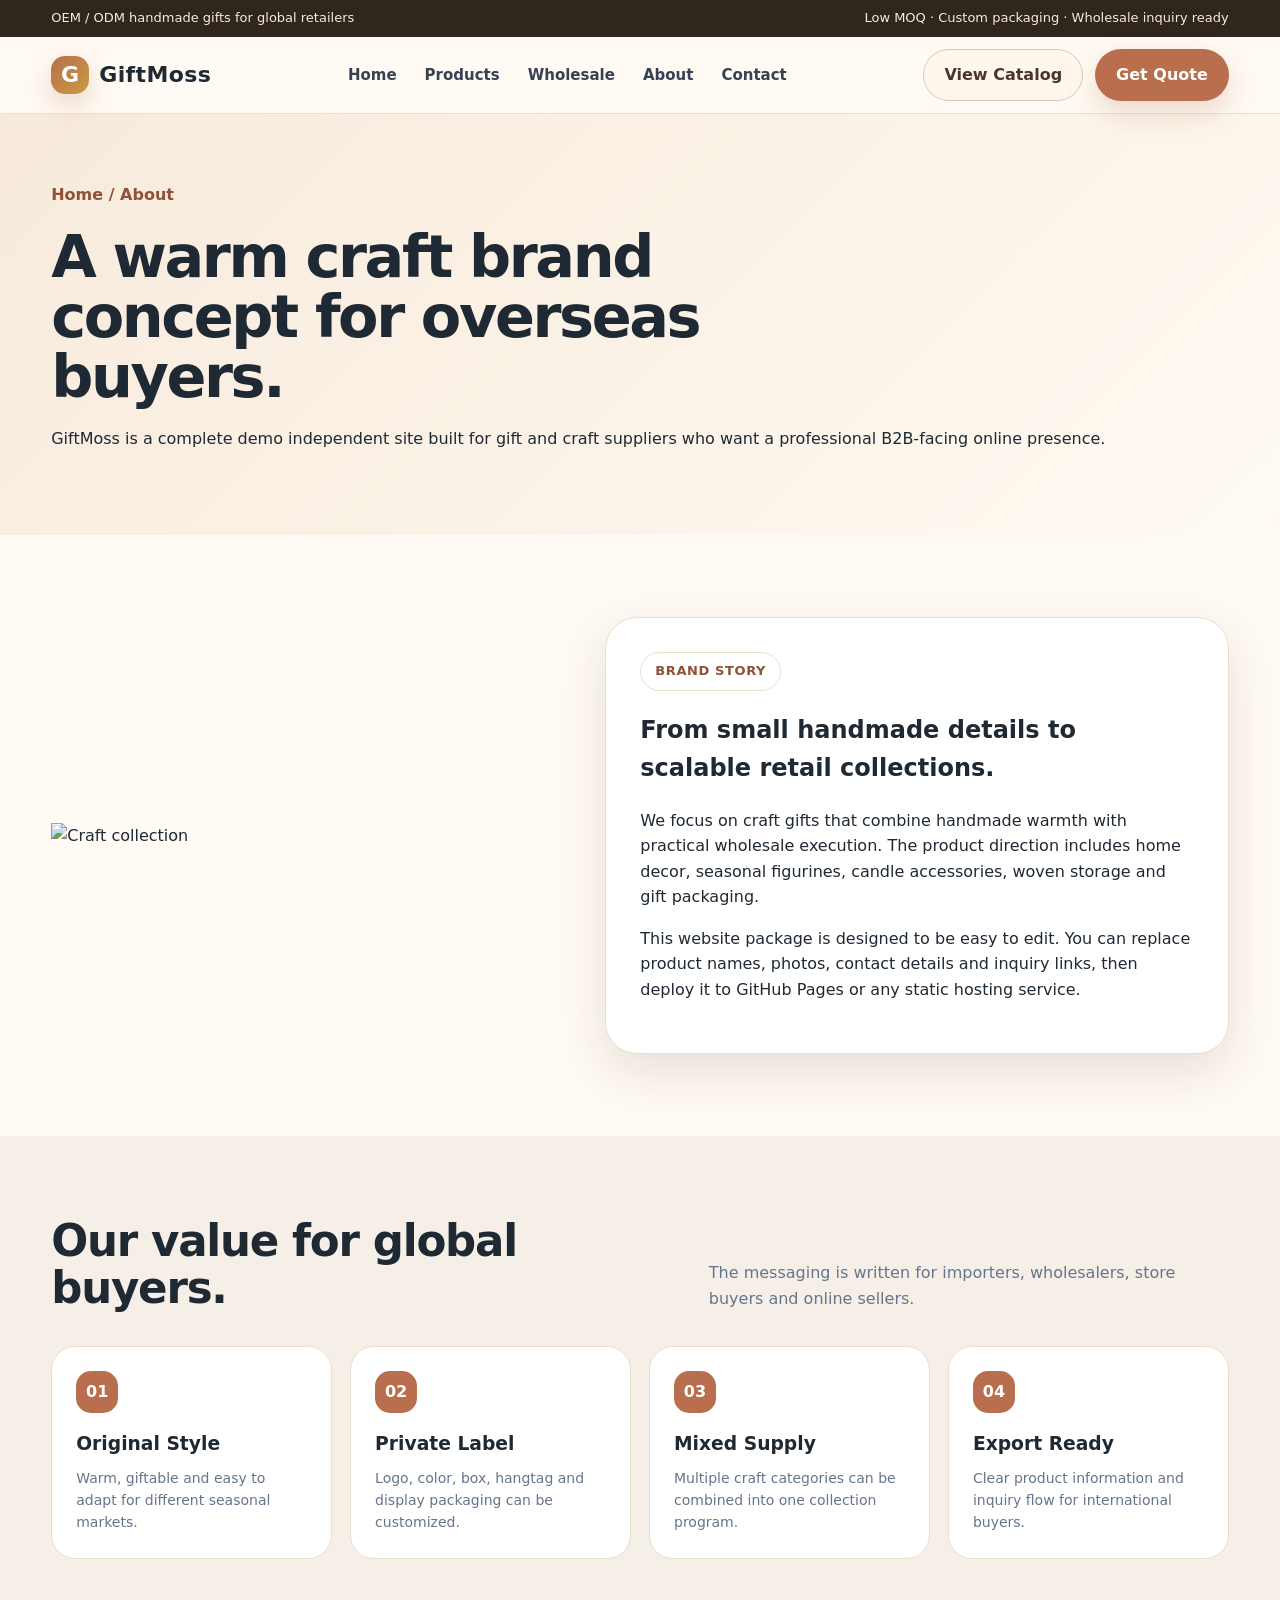
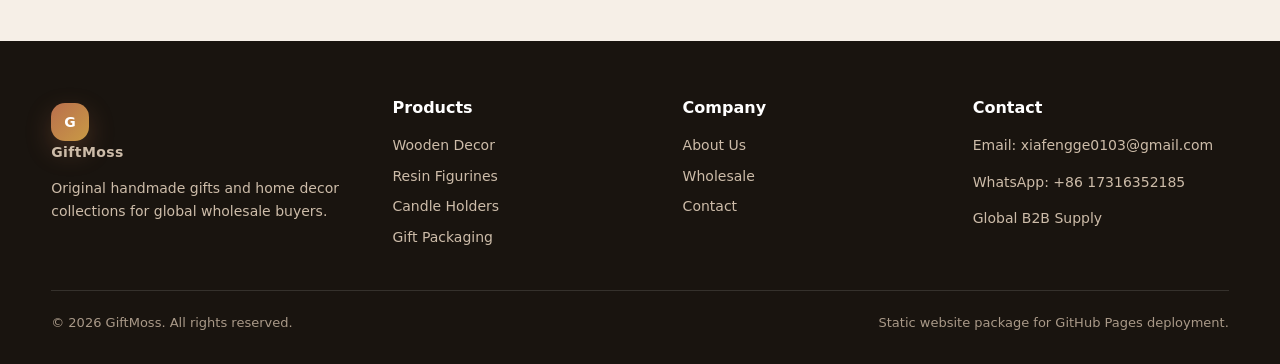
==== about.html @ 3915cb71 "Initial commit: GiftMoss static site" ====
<!doctype html>
<html lang="en">
<head>
  <meta charset="utf-8"><meta name="viewport" content="width=device-width, initial-scale=1">
  <title>About Us | GiftMoss</title>
  <meta name="description" content="Learn about GiftMoss, a handmade gifts and home decor wholesale supplier concept website.">
  <link rel="icon" href="assets/img/logo.svg"><link rel="stylesheet" href="assets/css/style.css">
</head>
<body>
  <div class="topbar"><div class="container"><span>OEM / ODM handmade gifts for global retailers</span><span>Low MOQ · Custom packaging · Wholesale inquiry ready</span></div></div>
  <header class="navbar"><div class="container nav-inner"><a class="logo" href="index.html"><span class="logo-mark">G</span><span>GiftMoss</span></a><nav class="nav-links"><a href="index.html">Home</a><a href="products.html">Products</a><a href="wholesale.html">Wholesale</a><a href="about.html">About</a><a href="contact.html">Contact</a></nav><div class="nav-actions"><a class="btn btn-outline" href="products.html">View Catalog</a><a class="btn btn-primary" href="wholesale.html">Get Quote</a><button class="menu-btn" aria-label="Open menu">☰</button></div></div></header>
  <main>
    <section class="page-hero"><div class="container"><span class="breadcrumb">Home / About</span><h1>A warm craft brand concept for overseas buyers.</h1><p>GiftMoss is a complete demo independent site built for gift and craft suppliers who want a professional B2B-facing online presence.</p></div></section>
    <section class="section"><div class="container split"><img src="assets/img/hero-crafts.svg" alt="Craft collection"><div class="feature-panel"><span class="eyebrow">Brand story</span><h2>From small handmade details to scalable retail collections.</h2><p>We focus on craft gifts that combine handmade warmth with practical wholesale execution. The product direction includes home decor, seasonal figurines, candle accessories, woven storage and gift packaging.</p><p>This website package is designed to be easy to edit. You can replace product names, photos, contact details and inquiry links, then deploy it to GitHub Pages or any static hosting service.</p></div></div></section>
    <section class="section section-soft"><div class="container"><div class="section-head"><h2>Our value for global buyers.</h2><p>The messaging is written for importers, wholesalers, store buyers and online sellers.</p></div><div class="process"><div class="step"><h3>Original Style</h3><p>Warm, giftable and easy to adapt for different seasonal markets.</p></div><div class="step"><h3>Private Label</h3><p>Logo, color, box, hangtag and display packaging can be customized.</p></div><div class="step"><h3>Mixed Supply</h3><p>Multiple craft categories can be combined into one collection program.</p></div><div class="step"><h3>Export Ready</h3><p>Clear product information and inquiry flow for international buyers.</p></div></div></div></section>
  </main>
  <footer class="footer"><div class="container footer-grid"><div><a class="logo" href="index.html"><span class="logo-mark">G</span><span>GiftMoss</span></a><p>Original handmade gifts and home decor collections for global wholesale buyers.</p></div><div><h4>Products</h4><a href="products.html">Wooden Decor</a><a href="products.html">Resin Figurines</a><a href="products.html">Candle Holders</a><a href="products.html">Gift Packaging</a></div><div><h4>Company</h4><a href="about.html">About Us</a><a href="wholesale.html">Wholesale</a><a href="contact.html">Contact</a></div><div><h4>Contact</h4><p>Email: xiafengge0103@gmail.com</p><p>WhatsApp: +86 17316352185</p><p>Global B2B Supply</p></div></div><div class="container copyright"><span>© 2026 GiftMoss. All rights reserved.</span><span>Static website package for GitHub Pages deployment.</span></div></footer>
  <script src="assets/js/main.js"></script>
</body>
</html>
---- assets/css/style.css ----
:root{
  --ink:#1f2933;
  --muted:#65758b;
  --sand:#f6efe7;
  --paper:#fffaf3;
  --clay:#b96f4d;
  --clay-dark:#8f5137;
  --sage:#6f8f72;
  --gold:#c99a45;
  --line:#eadfce;
  --white:#ffffff;
  --shadow:0 18px 50px rgba(47,36,25,.12);
  --radius:24px;
}
*{box-sizing:border-box}
html{scroll-behavior:smooth}
body{
  margin:0;
  font-family: ui-sans-serif, system-ui, -apple-system, BlinkMacSystemFont, "Segoe UI", Arial, sans-serif;
  color:var(--ink);
  background:var(--paper);
  line-height:1.6;
}
a{color:inherit;text-decoration:none}
img{max-width:100%;display:block}
.container{width:min(1180px,92vw);margin:auto}
.topbar{background:#2f261e;color:#f9ead9;font-size:13px;padding:8px 0}
.topbar .container{display:flex;justify-content:space-between;gap:18px;flex-wrap:wrap}
.navbar{position:sticky;top:0;background:rgba(255,250,243,.92);backdrop-filter:blur(14px);z-index:20;border-bottom:1px solid var(--line)}
.nav-inner{height:76px;display:flex;align-items:center;justify-content:space-between;gap:24px}
.logo{display:flex;align-items:center;gap:10px;font-weight:850;letter-spacing:.4px;font-size:22px}
.logo-mark{width:38px;height:38px;border-radius:14px;background:linear-gradient(135deg,var(--clay),var(--gold));display:grid;place-items:center;color:#fff;font-weight:900;box-shadow:0 10px 26px rgba(185,111,77,.28)}
.nav-links{display:flex;gap:28px;align-items:center;color:#374151;font-weight:650;font-size:15px}
.nav-links a:hover{color:var(--clay-dark)}
.nav-actions{display:flex;align-items:center;gap:12px}
.btn{display:inline-flex;align-items:center;justify-content:center;gap:8px;border-radius:999px;padding:12px 20px;font-weight:800;border:1px solid transparent;transition:.2s ease;cursor:pointer;white-space:nowrap}
.btn-primary{background:var(--clay);color:#fff;box-shadow:0 12px 28px rgba(185,111,77,.25)}
.btn-primary:hover{background:var(--clay-dark);transform:translateY(-1px)}
.btn-outline{border-color:#d9c8b5;color:#4b3428;background:#fff7ed}
.btn-outline:hover{border-color:var(--clay);color:var(--clay-dark)}
.menu-btn{display:none;border:0;background:transparent;font-size:28px;color:var(--ink)}
.hero{position:relative;overflow:hidden;padding:84px 0 74px;background:radial-gradient(circle at top left,#fff8ee 0,#fff8ee 34%,#f2e1d1 100%)}
.hero:before{content:"";position:absolute;inset:auto -100px -170px auto;width:420px;height:420px;background:rgba(111,143,114,.18);border-radius:50%}
.hero-grid{display:grid;grid-template-columns:1.04fr .96fr;gap:50px;align-items:center;position:relative;z-index:1}
.eyebrow{display:inline-flex;align-items:center;gap:8px;background:rgba(255,255,255,.72);border:1px solid var(--line);border-radius:999px;padding:8px 14px;color:var(--clay-dark);font-weight:850;font-size:13px;letter-spacing:.6px;text-transform:uppercase}
h1{font-size:clamp(42px,5.4vw,72px);line-height:1.02;margin:20px 0 18px;letter-spacing:-2.4px}
.hero p{font-size:18px;color:#536176;max-width:620px;margin:0 0 30px}
.hero-buttons{display:flex;gap:14px;flex-wrap:wrap;margin-bottom:34px}
.hero-stats{display:grid;grid-template-columns:repeat(3,1fr);gap:14px;max-width:600px}
.stat{background:rgba(255,255,255,.66);border:1px solid var(--line);padding:18px;border-radius:20px}
.stat strong{display:block;font-size:26px;color:var(--clay-dark);line-height:1}
.stat span{font-size:13px;color:var(--muted)}
.hero-card{position:relative;background:rgba(255,255,255,.58);border:1px solid rgba(255,255,255,.8);box-shadow:var(--shadow);border-radius:34px;padding:24px}
.hero-card .caption{position:absolute;left:28px;bottom:28px;background:rgba(47,38,30,.82);color:#fff;border-radius:18px;padding:14px 16px;max-width:260px;backdrop-filter:blur(8px)}
.hero-card .caption strong{display:block;margin-bottom:2px}
.section{padding:82px 0}
.section-soft{background:var(--sand)}
.section-head{display:flex;justify-content:space-between;gap:28px;align-items:end;margin-bottom:34px}
.section-head h2{font-size:clamp(30px,3.4vw,48px);line-height:1.08;margin:0;letter-spacing:-1.2px}
.section-head p{color:var(--muted);max-width:520px;margin:0}
.category-grid{display:grid;grid-template-columns:repeat(4,1fr);gap:18px}
.category-card{background:#fff;border:1px solid var(--line);border-radius:var(--radius);overflow:hidden;box-shadow:0 12px 32px rgba(47,36,25,.07);transition:.2s ease}
.category-card:hover{transform:translateY(-4px);box-shadow:var(--shadow)}
.category-card .body{padding:20px}
.category-card h3{margin:0 0 7px;font-size:20px}
.category-card p{margin:0;color:var(--muted);font-size:14px}
.product-grid{display:grid;grid-template-columns:repeat(3,1fr);gap:22px}
.product-card{background:#fff;border:1px solid var(--line);border-radius:var(--radius);overflow:hidden;box-shadow:0 14px 36px rgba(47,36,25,.08)}
.product-info{padding:22px}
.product-top{display:flex;justify-content:space-between;gap:14px;align-items:start;margin-bottom:8px}
.product-info h3{margin:0;font-size:21px;line-height:1.25}
.tag{display:inline-flex;border-radius:999px;background:#eef3ee;color:#496a4b;font-size:12px;font-weight:850;padding:6px 10px;white-space:nowrap}
.product-info p{color:var(--muted);font-size:14px;margin:0 0 16px}
.specs{display:flex;flex-wrap:wrap;gap:8px;margin-bottom:16px}.specs span{border:1px solid var(--line);border-radius:999px;padding:6px 10px;color:#655343;font-size:12px;background:#fffaf3}
.split{display:grid;grid-template-columns:.9fr 1.1fr;gap:44px;align-items:center}
.feature-panel{background:#fff;border:1px solid var(--line);border-radius:32px;padding:34px;box-shadow:var(--shadow)}
.feature-list{display:grid;gap:16px;margin-top:22px}.feature{display:flex;gap:13px}.icon{width:34px;height:34px;flex:0 0 34px;border-radius:12px;background:#fff0e7;color:var(--clay-dark);display:grid;place-items:center;font-weight:900}
.process{display:grid;grid-template-columns:repeat(4,1fr);gap:18px;counter-reset:step}.step{background:#fff;border:1px solid var(--line);border-radius:24px;padding:24px;position:relative}.step:before{counter-increment:step;content:"0" counter(step);display:inline-flex;width:42px;height:42px;border-radius:15px;background:var(--clay);color:#fff;align-items:center;justify-content:center;font-weight:900;margin-bottom:16px}.step h3{margin:0 0 8px}.step p{margin:0;color:var(--muted);font-size:14px}
.inquiry{background:#2f261e;color:#fff;border-radius:38px;padding:44px;display:grid;grid-template-columns:.86fr 1.14fr;gap:36px;box-shadow:var(--shadow)}
.inquiry p{color:#eadfce}.form{display:grid;grid-template-columns:1fr 1fr;gap:14px}.form input,.form textarea,.form select{width:100%;border:1px solid rgba(255,255,255,.2);border-radius:16px;padding:14px 16px;background:rgba(255,255,255,.08);color:#fff;outline:none}.form input::placeholder,.form textarea::placeholder{color:#d8c8ba}.form textarea{min-height:126px;grid-column:1/-1;resize:vertical}.form .full{grid-column:1/-1}.form button{grid-column:1/-1}
.footer{background:#19140f;color:#e7d8c8;padding:54px 0 30px}.footer-grid{display:grid;grid-template-columns:1.2fr repeat(3,1fr);gap:34px}.footer h4{color:#fff;margin:0 0 14px}.footer p,.footer a{color:#cdbca9;font-size:14px}.footer a{display:block;margin:8px 0}.copyright{border-top:1px solid rgba(255,255,255,.12);margin-top:34px;padding-top:22px;color:#a99988;font-size:13px;display:flex;justify-content:space-between;gap:16px;flex-wrap:wrap}
.page-hero{padding:68px 0;background:linear-gradient(135deg,#f7eadb,#fffaf3)}.page-hero h1{font-size:clamp(38px,4.6vw,60px);max-width:820px}.breadcrumb{color:var(--clay-dark);font-weight:850}.filter-bar{display:flex;gap:10px;flex-wrap:wrap;margin-bottom:28px}.filter-btn{border:1px solid var(--line);background:#fff;border-radius:999px;padding:10px 16px;font-weight:800;color:#5c4a3b;cursor:pointer}.filter-btn.active,.filter-btn:hover{background:var(--clay);color:#fff;border-color:var(--clay)}
.contact-grid{display:grid;grid-template-columns:.9fr 1.1fr;gap:30px}.contact-card{background:#fff;border:1px solid var(--line);border-radius:24px;padding:28px}.contact-card h3{margin-top:0}.map{min-height:300px;border-radius:24px;background:linear-gradient(135deg,#eadcca,#fff4e4);display:grid;place-items:center;color:#8f5137;font-weight:900;border:1px solid var(--line)}
.toast{position:fixed;right:22px;bottom:22px;background:#1f2933;color:#fff;border-radius:16px;padding:14px 18px;box-shadow:var(--shadow);opacity:0;transform:translateY(14px);pointer-events:none;transition:.25s ease;z-index:50}.toast.show{opacity:1;transform:translateY(0)}
@media(max-width:960px){.hero-grid,.split,.inquiry,.contact-grid{grid-template-columns:1fr}.category-grid{grid-template-columns:repeat(2,1fr)}.product-grid{grid-template-columns:repeat(2,1fr)}.process{grid-template-columns:repeat(2,1fr)}.footer-grid{grid-template-columns:1fr 1fr}.nav-links{position:fixed;top:76px;left:0;right:0;background:var(--paper);padding:20px;display:none;flex-direction:column;border-bottom:1px solid var(--line)}.nav-links.open{display:flex}.menu-btn{display:block}.nav-actions .btn-outline{display:none}}
@media(max-width:620px){.hero{padding-top:48px}.hero-stats,.category-grid,.product-grid,.process,.form,.footer-grid{grid-template-columns:1fr}.section-head{display:block}.section-head p{margin-top:10px}.inquiry{padding:28px;border-radius:28px}.topbar .container{display:block}.topbar span{display:block;margin:3px 0}.nav-inner{height:68px}.nav-links{top:68px}.hero-card .caption{position:static;margin-top:14px}.copyright{display:block}.form textarea,.form .full,.form button{grid-column:auto}}
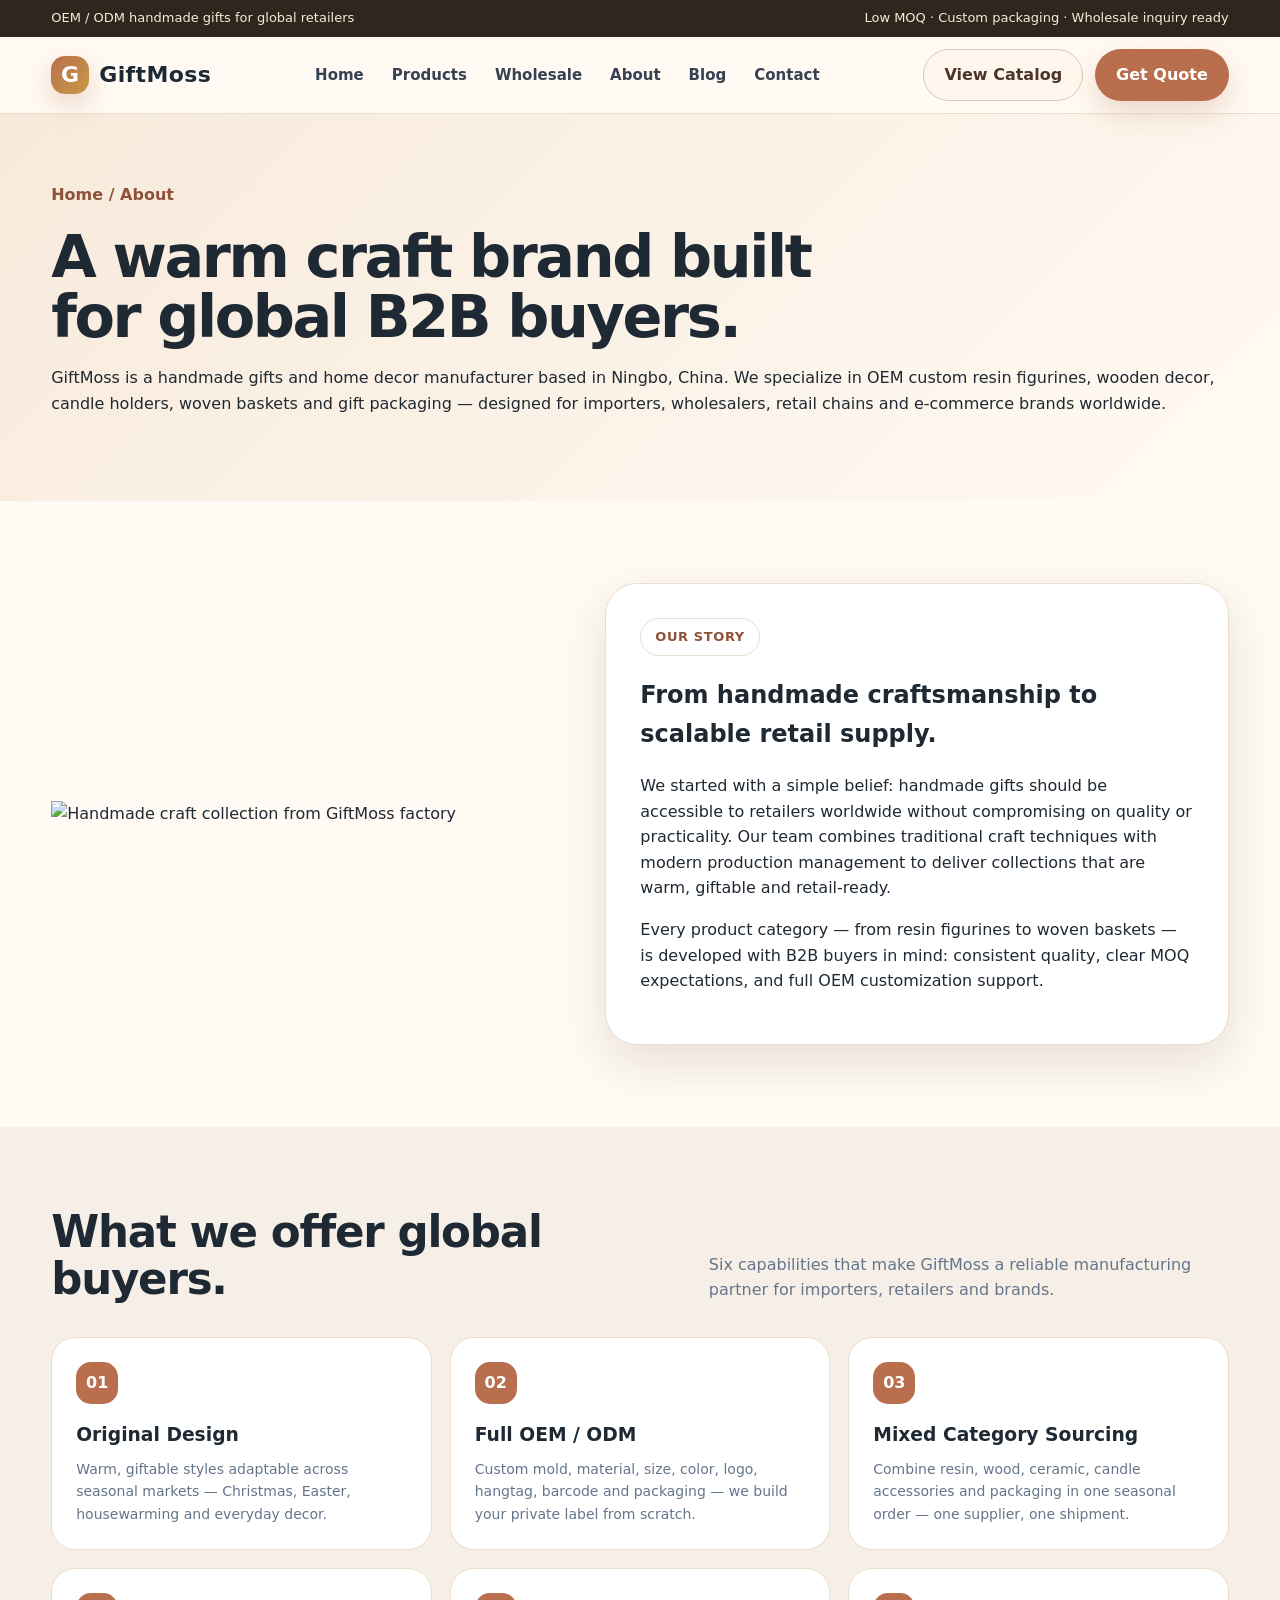
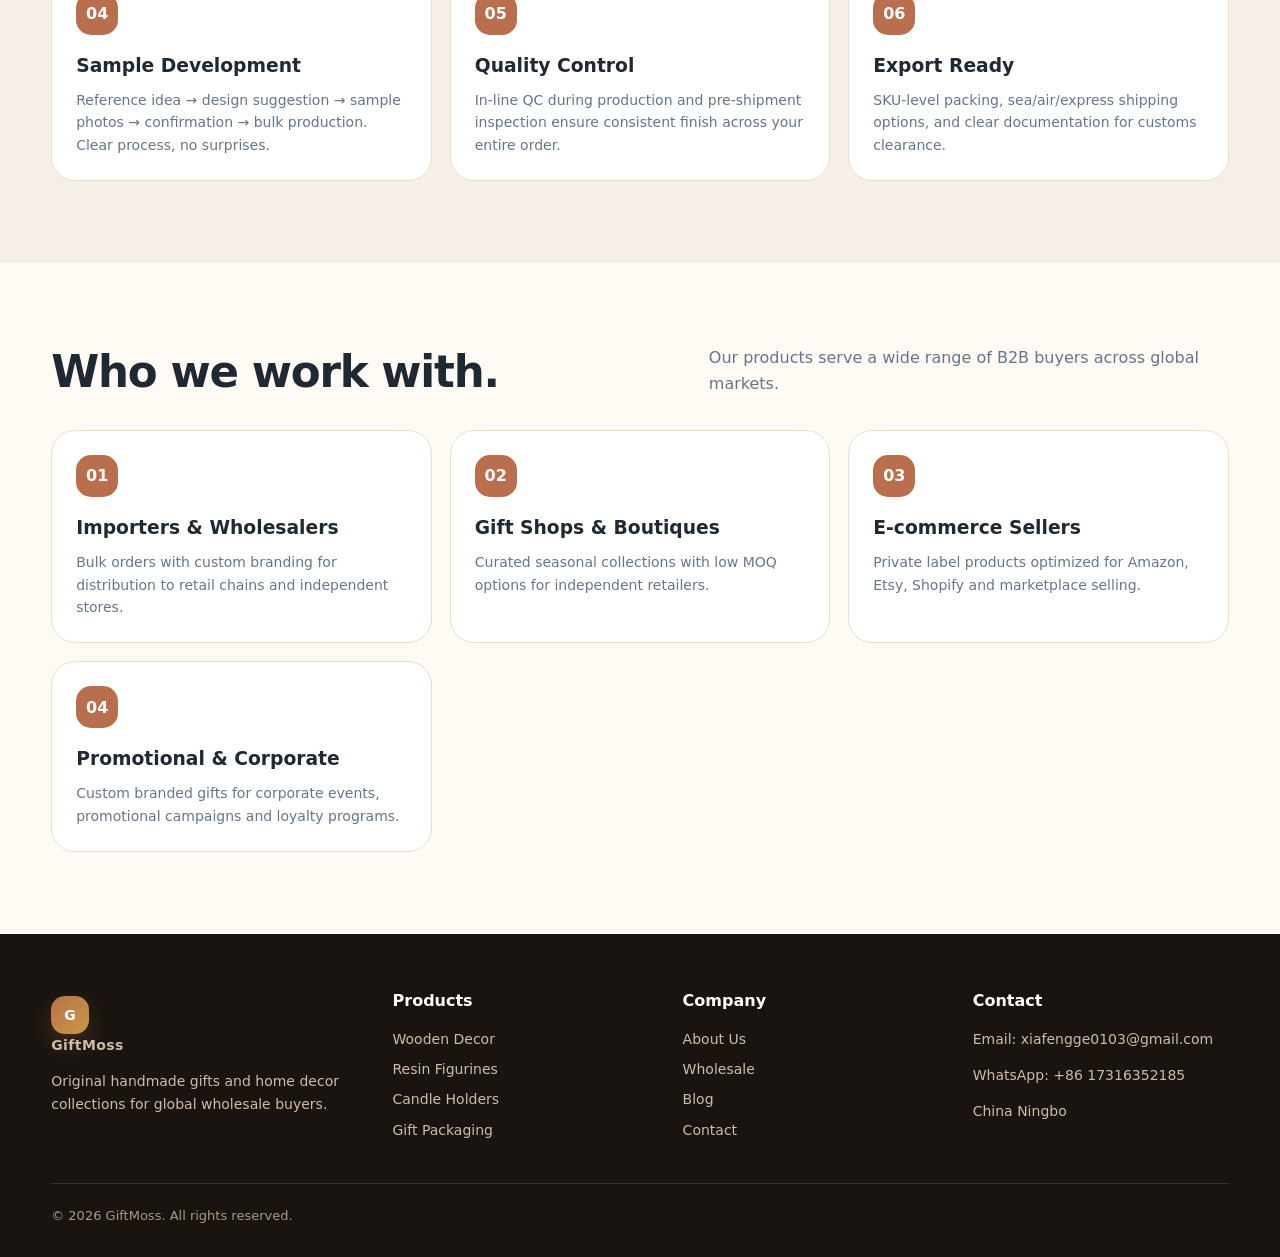
==== commit 34eee493: "SEO overhaul: optimized all pages with Schema.org, OG tags, canonical URLs, improved sitemap & robot" ====
--- a/about.html
+++ b/about.html
@@ -2,19 +2,38 @@
 <html lang="en">
 <head>
   <meta charset="utf-8"><meta name="viewport" content="width=device-width, initial-scale=1">
-  <title>About Us | GiftMoss</title>
-  <meta name="description" content="Learn about GiftMoss, a handmade gifts and home decor wholesale supplier concept website.">
+  <title>About GiftMoss — Handmade Gifts & Home Decor Manufacturer | China Factory</title>
+  <meta name="description" content="GiftMoss is a handmade gifts and home decor manufacturer based in Ningbo, China. We specialize in OEM custom resin figurines, wooden decor, candle holders and gift packaging for global wholesale buyers.">
+  <meta name="robots" content="index, follow">
+  <link rel="canonical" href="https://giftmoss.com/about.html">
   <link rel="icon" href="assets/img/logo.svg"><link rel="stylesheet" href="assets/css/style.css">
+  <meta property="og:type" content="website">
+  <meta property="og:title" content="About GiftMoss — Handmade Gifts & Home Decor Manufacturer | China Factory">
+  <meta property="og:description" content="Ningbo-based OEM manufacturer of handmade gifts: resin figurines, wooden decor, candle holders & packaging. B2B wholesale supplier.">
+  <meta property="og:url" content="https://giftmoss.com/about.html">
+  <meta property="og:image" content="https://giftmoss.com/assets/img/hero-crafts.svg">
+  <meta name="twitter:card" content="summary_large_image">
+  <script type="application/ld+json">
+  {
+    "@context": "https://schema.org",
+    "@type": "AboutPage",
+    "name": "About GiftMoss",
+    "description": "GiftMoss is a handmade gifts and home decor manufacturer based in Ningbo, China, serving global wholesale buyers.",
+    "url": "https://giftmoss.com/about.html",
+    "isPartOf": { "@type": "WebSite", "name": "GiftMoss", "url": "https://giftmoss.com" }
+  }
+  </script>
 </head>
 <body>
   <div class="topbar"><div class="container"><span>OEM / ODM handmade gifts for global retailers</span><span>Low MOQ · Custom packaging · Wholesale inquiry ready</span></div></div>
-  <header class="navbar"><div class="container nav-inner"><a class="logo" href="index.html"><span class="logo-mark">G</span><span>GiftMoss</span></a><nav class="nav-links"><a href="index.html">Home</a><a href="products.html">Products</a><a href="wholesale.html">Wholesale</a><a href="about.html">About</a><a href="contact.html">Contact</a></nav><div class="nav-actions"><a class="btn btn-outline" href="products.html">View Catalog</a><a class="btn btn-primary" href="wholesale.html">Get Quote</a><button class="menu-btn" aria-label="Open menu">☰</button></div></div></header>
+  <header class="navbar"><div class="container nav-inner"><a class="logo" href="index.html"><span class="logo-mark">G</span><span>GiftMoss</span></a><nav class="nav-links"><a href="index.html">Home</a><a href="products.html">Products</a><a href="wholesale.html">Wholesale</a><a href="about.html">About</a><a href="blog.html">Blog</a><a href="contact.html">Contact</a></nav><div class="nav-actions"><a class="btn btn-outline" href="products.html">View Catalog</a><a class="btn btn-primary" href="wholesale.html">Get Quote</a><button class="menu-btn" aria-label="Open menu">☰</button></div></div></header>
   <main>
-    <section class="page-hero"><div class="container"><span class="breadcrumb">Home / About</span><h1>A warm craft brand concept for overseas buyers.</h1><p>GiftMoss is a complete demo independent site built for gift and craft suppliers who want a professional B2B-facing online presence.</p></div></section>
-    <section class="section"><div class="container split"><img src="assets/img/hero-crafts.svg" alt="Craft collection"><div class="feature-panel"><span class="eyebrow">Brand story</span><h2>From small handmade details to scalable retail collections.</h2><p>We focus on craft gifts that combine handmade warmth with practical wholesale execution. The product direction includes home decor, seasonal figurines, candle accessories, woven storage and gift packaging.</p><p>This website package is designed to be easy to edit. You can replace product names, photos, contact details and inquiry links, then deploy it to GitHub Pages or any static hosting service.</p></div></div></section>
-    <section class="section section-soft"><div class="container"><div class="section-head"><h2>Our value for global buyers.</h2><p>The messaging is written for importers, wholesalers, store buyers and online sellers.</p></div><div class="process"><div class="step"><h3>Original Style</h3><p>Warm, giftable and easy to adapt for different seasonal markets.</p></div><div class="step"><h3>Private Label</h3><p>Logo, color, box, hangtag and display packaging can be customized.</p></div><div class="step"><h3>Mixed Supply</h3><p>Multiple craft categories can be combined into one collection program.</p></div><div class="step"><h3>Export Ready</h3><p>Clear product information and inquiry flow for international buyers.</p></div></div></div></section>
+    <section class="page-hero"><div class="container"><span class="breadcrumb"><a href="index.html">Home</a> / About</span><h1>A warm craft brand built for global B2B buyers.</h1><p>GiftMoss is a handmade gifts and home decor manufacturer based in Ningbo, China. We specialize in OEM custom resin figurines, wooden decor, candle holders, woven baskets and gift packaging — designed for importers, wholesalers, retail chains and e-commerce brands worldwide.</p></div></section>
+    <section class="section"><div class="container split"><img src="assets/img/hero-crafts.svg" alt="Handmade craft collection from GiftMoss factory"><div class="feature-panel"><span class="eyebrow">Our story</span><h2>From handmade craftsmanship to scalable retail supply.</h2><p>We started with a simple belief: handmade gifts should be accessible to retailers worldwide without compromising on quality or practicality. Our team combines traditional craft techniques with modern production management to deliver collections that are warm, giftable and retail-ready.</p><p>Every product category — from resin figurines to woven baskets — is developed with B2B buyers in mind: consistent quality, clear MOQ expectations, and full OEM customization support.</p></div></div></section>
+    <section class="section section-soft"><div class="container"><div class="section-head"><h2>What we offer global buyers.</h2><p>Six capabilities that make GiftMoss a reliable manufacturing partner for importers, retailers and brands.</p></div><div class="process process-wide"><div class="step"><h3>Original Design</h3><p>Warm, giftable styles adaptable across seasonal markets — Christmas, Easter, housewarming and everyday decor.</p></div><div class="step"><h3>Full OEM / ODM</h3><p>Custom mold, material, size, color, logo, hangtag, barcode and packaging — we build your private label from scratch.</p></div><div class="step"><h3>Mixed Category Sourcing</h3><p>Combine resin, wood, ceramic, candle accessories and packaging in one seasonal order — one supplier, one shipment.</p></div><div class="step"><h3>Sample Development</h3><p>Reference idea → design suggestion → sample photos → confirmation → bulk production. Clear process, no surprises.</p></div><div class="step"><h3>Quality Control</h3><p>In-line QC during production and pre-shipment inspection ensure consistent finish across your entire order.</p></div><div class="step"><h3>Export Ready</h3><p>SKU-level packing, sea/air/express shipping options, and clear documentation for customs clearance.</p></div></div></div></section>
+    <section class="section"><div class="container"><div class="section-head"><h2>Who we work with.</h2><p>Our products serve a wide range of B2B buyers across global markets.</p></div><div class="process process-wide"><div class="step"><h3>Importers & Wholesalers</h3><p>Bulk orders with custom branding for distribution to retail chains and independent stores.</p></div><div class="step"><h3>Gift Shops & Boutiques</h3><p>Curated seasonal collections with low MOQ options for independent retailers.</p></div><div class="step"><h3>E-commerce Sellers</h3><p>Private label products optimized for Amazon, Etsy, Shopify and marketplace selling.</p></div><div class="step"><h3>Promotional & Corporate</h3><p>Custom branded gifts for corporate events, promotional campaigns and loyalty programs.</p></div></div></div></section>
   </main>
-  <footer class="footer"><div class="container footer-grid"><div><a class="logo" href="index.html"><span class="logo-mark">G</span><span>GiftMoss</span></a><p>Original handmade gifts and home decor collections for global wholesale buyers.</p></div><div><h4>Products</h4><a href="products.html">Wooden Decor</a><a href="products.html">Resin Figurines</a><a href="products.html">Candle Holders</a><a href="products.html">Gift Packaging</a></div><div><h4>Company</h4><a href="about.html">About Us</a><a href="wholesale.html">Wholesale</a><a href="contact.html">Contact</a></div><div><h4>Contact</h4><p>Email: xiafengge0103@gmail.com</p><p>WhatsApp: +86 17316352185</p><p>Global B2B Supply</p></div></div><div class="container copyright"><span>© 2026 GiftMoss. All rights reserved.</span><span>Static website package for GitHub Pages deployment.</span></div></footer>
+  <footer class="footer"><div class="container footer-grid"><div><a class="logo" href="index.html"><span class="logo-mark">G</span><span>GiftMoss</span></a><p>Original handmade gifts and home decor collections for global wholesale buyers.</p></div><div><h4>Products</h4><a href="products.html">Wooden Decor</a><a href="products.html">Resin Figurines</a><a href="products.html">Candle Holders</a><a href="products.html">Gift Packaging</a></div><div><h4>Company</h4><a href="about.html">About Us</a><a href="wholesale.html">Wholesale</a><a href="blog.html">Blog</a><a href="contact.html">Contact</a></div><div><h4>Contact</h4><p>Email: xiafengge0103@gmail.com</p><p>WhatsApp: +86 17316352185</p><p>China Ningbo</p></div></div><div class="container copyright"><span>© 2026 GiftMoss. All rights reserved.</span></div></footer>
   <script src="assets/js/main.js"></script>
 </body>
 </html>
--- a/assets/css/style.css
+++ b/assets/css/style.css
@@ -82,5 +82,17 @@
 .page-hero{padding:68px 0;background:linear-gradient(135deg,#f7eadb,#fffaf3)}.page-hero h1{font-size:clamp(38px,4.6vw,60px);max-width:820px}.breadcrumb{color:var(--clay-dark);font-weight:850}.filter-bar{display:flex;gap:10px;flex-wrap:wrap;margin-bottom:28px}.filter-btn{border:1px solid var(--line);background:#fff;border-radius:999px;padding:10px 16px;font-weight:800;color:#5c4a3b;cursor:pointer}.filter-btn.active,.filter-btn:hover{background:var(--clay);color:#fff;border-color:var(--clay)}
 .contact-grid{display:grid;grid-template-columns:.9fr 1.1fr;gap:30px}.contact-card{background:#fff;border:1px solid var(--line);border-radius:24px;padding:28px}.contact-card h3{margin-top:0}.map{min-height:300px;border-radius:24px;background:linear-gradient(135deg,#eadcca,#fff4e4);display:grid;place-items:center;color:#8f5137;font-weight:900;border:1px solid var(--line)}
 .toast{position:fixed;right:22px;bottom:22px;background:#1f2933;color:#fff;border-radius:16px;padding:14px 18px;box-shadow:var(--shadow);opacity:0;transform:translateY(14px);pointer-events:none;transition:.25s ease;z-index:50}.toast.show{opacity:1;transform:translateY(0)}
+/* --- 消费电子新增样式 --- */
+.cat-icon-placeholder{height:140px;display:grid;place-items:center;font-size:56px;background:linear-gradient(135deg,#f0f4f8,#e8edf2)}.cat-tags{display:flex;flex-wrap:wrap;gap:6px;margin-top:10px}.cat-tags span{border:1px solid var(--line);border-radius:999px;padding:4px 8px;font-size:11px;color:var(--muted)}.product-meta{display:flex;flex-wrap:wrap;gap:8px;margin-bottom:14px;font-size:12px;color:var(--muted)}.product-meta .meta-price{color:var(--clay-dark);font-weight:800;font-size:14px}.product-meta .meta-moq,.product-meta .meta-oem{background:#f0f4f8;border-radius:999px;padding:2px 8px}.empty-msg{grid-column:1/-1;text-align:center;padding:40px;color:var(--muted);font-size:16px}
+/* 6列类目网格 */
+.category-grid{grid-template-columns:repeat(3,1fr)}
+@media(max-width:960px){.category-grid{grid-template-columns:repeat(2,1fr)}}
+@media(max-width:620px){.category-grid{grid-template-columns:1fr}}
+/* 3列流程（6项） */
+.process-wide{grid-template-columns:repeat(3,1fr)}
+@media(max-width:960px){.process-wide{grid-template-columns:repeat(2,1fr)}}
+@media(max-width:620px){.process-wide{grid-template-columns:1fr}}
+/* 管理后台 */
+.admin-panel{max-width:800px;margin:0 auto}.admin-panel h2{margin:30px 0 16px}.admin-toolbar{display:flex;gap:10px;margin-bottom:20px;flex-wrap:wrap}.admin-table{width:100%;border-collapse:collapse;background:#fff;border-radius:16px;overflow:hidden;box-shadow:0 4px 20px rgba(0,0,0,.06)}.admin-table th,.admin-table td{padding:12px 14px;text-align:left;border-bottom:1px solid var(--line);font-size:13px}.admin-table th{background:var(--sand);font-weight:800}.admin-table td .actions{display:flex;gap:6px}.admin-table td .actions button{border:1px solid var(--line);border-radius:8px;padding:4px 10px;cursor:pointer;font-size:12px;background:#fff}.admin-form{background:#fff;border:1px solid var(--line);border-radius:20px;padding:24px;margin-bottom:24px}.admin-form label{display:block;margin:10px 0 4px;font-weight:700;font-size:13px}.admin-form input,.admin-form select,.admin-form textarea{width:100%;border:1px solid var(--line);border-radius:10px;padding:10px;font-size:14px;margin-bottom:8px}.admin-form textarea{min-height:80px}.admin-form .btn{padding:10px 20px;margin-top:8px}
 @media(max-width:960px){.hero-grid,.split,.inquiry,.contact-grid{grid-template-columns:1fr}.category-grid{grid-template-columns:repeat(2,1fr)}.product-grid{grid-template-columns:repeat(2,1fr)}.process{grid-template-columns:repeat(2,1fr)}.footer-grid{grid-template-columns:1fr 1fr}.nav-links{position:fixed;top:76px;left:0;right:0;background:var(--paper);padding:20px;display:none;flex-direction:column;border-bottom:1px solid var(--line)}.nav-links.open{display:flex}.menu-btn{display:block}.nav-actions .btn-outline{display:none}}
 @media(max-width:620px){.hero{padding-top:48px}.hero-stats,.category-grid,.product-grid,.process,.form,.footer-grid{grid-template-columns:1fr}.section-head{display:block}.section-head p{margin-top:10px}.inquiry{padding:28px;border-radius:28px}.topbar .container{display:block}.topbar span{display:block;margin:3px 0}.nav-inner{height:68px}.nav-links{top:68px}.hero-card .caption{position:static;margin-top:14px}.copyright{display:block}.form textarea,.form .full,.form button{grid-column:auto}}
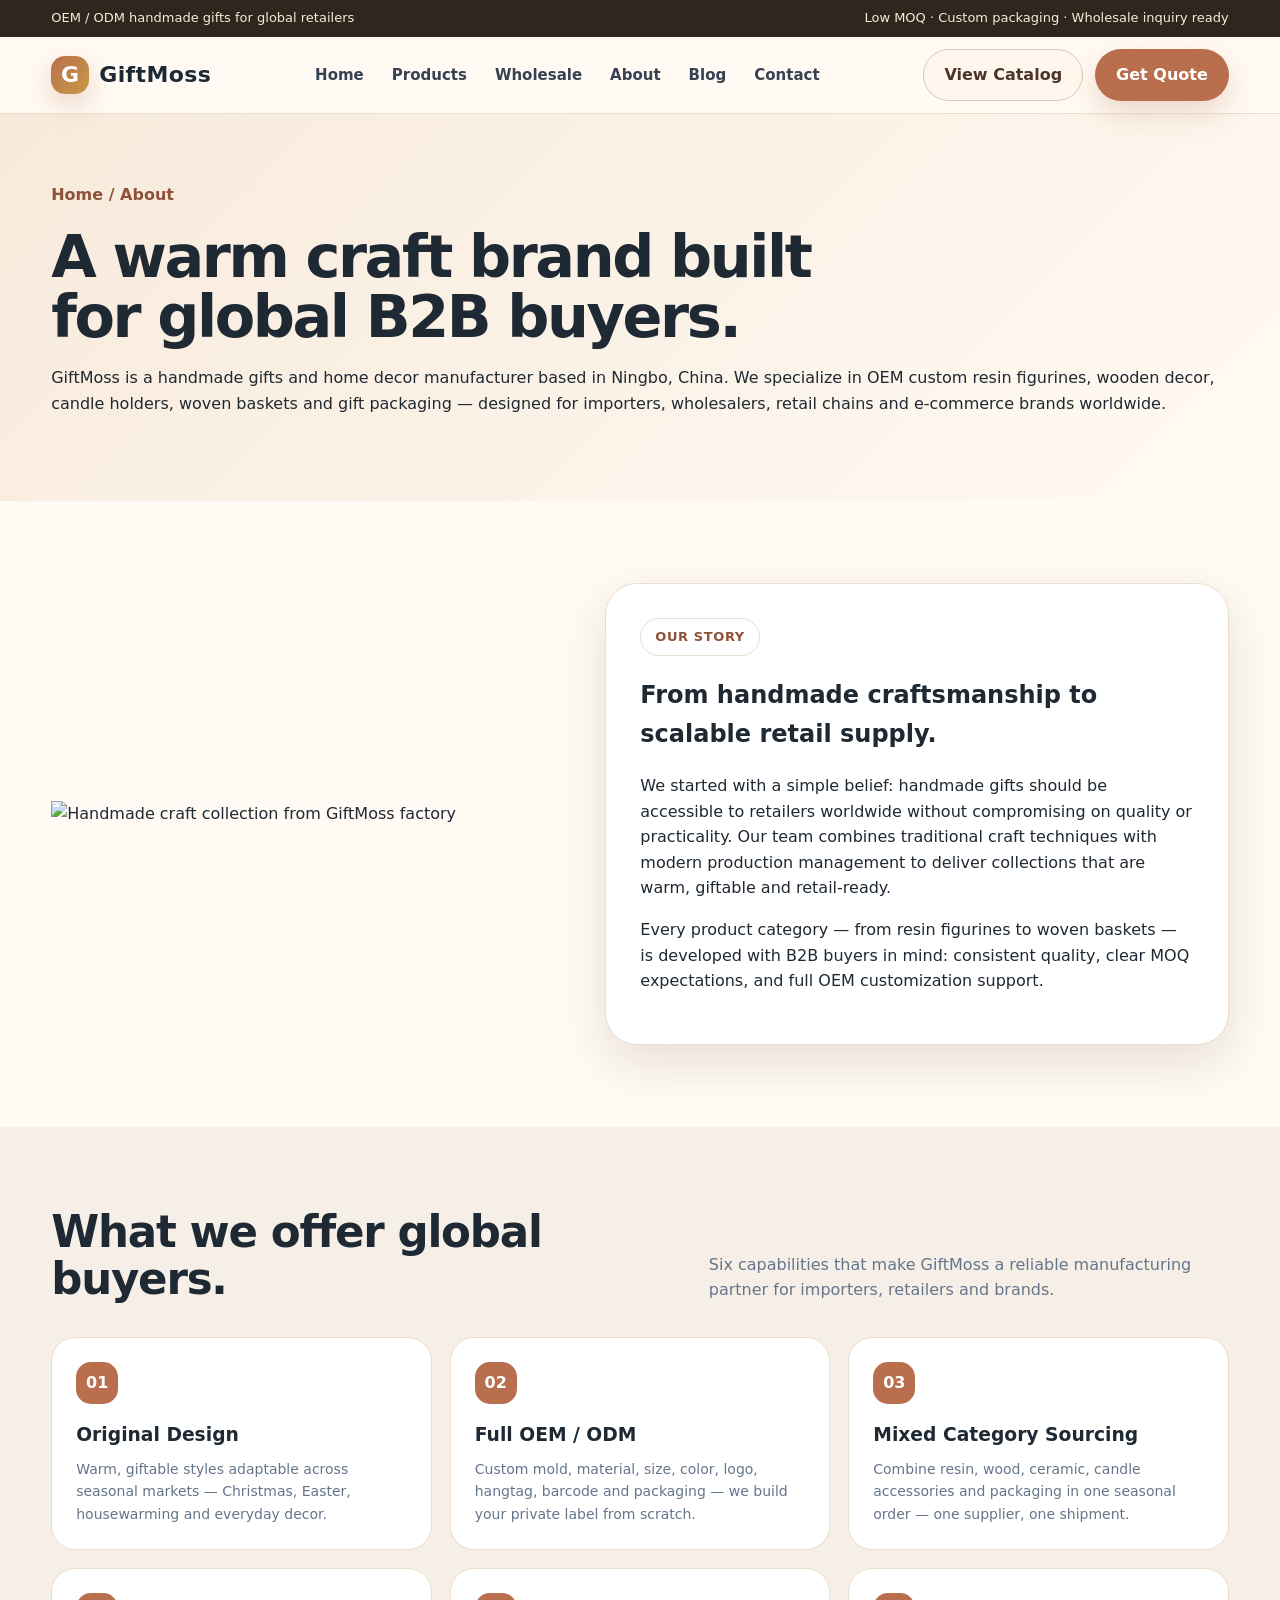
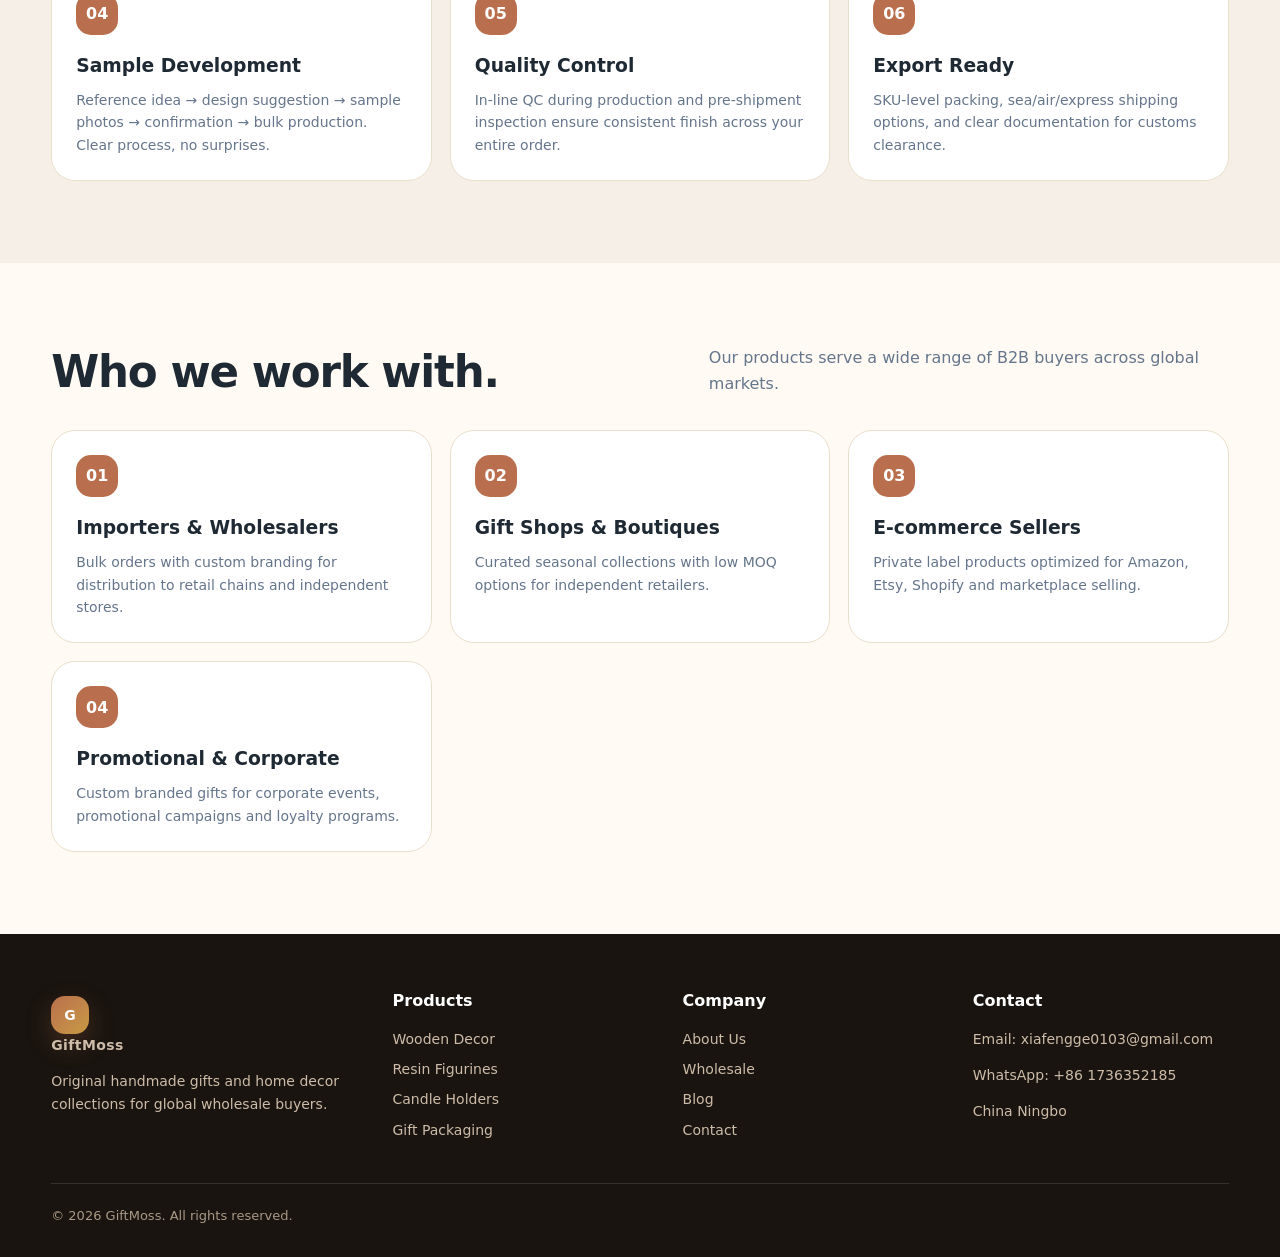
==== commit d576924d: "Update WhatsApp number to +86 1736352185" ====
--- a/about.html
+++ b/about.html
@@ -33,7 +33,7 @@
     <section class="section section-soft"><div class="container"><div class="section-head"><h2>What we offer global buyers.</h2><p>Six capabilities that make GiftMoss a reliable manufacturing partner for importers, retailers and brands.</p></div><div class="process process-wide"><div class="step"><h3>Original Design</h3><p>Warm, giftable styles adaptable across seasonal markets — Christmas, Easter, housewarming and everyday decor.</p></div><div class="step"><h3>Full OEM / ODM</h3><p>Custom mold, material, size, color, logo, hangtag, barcode and packaging — we build your private label from scratch.</p></div><div class="step"><h3>Mixed Category Sourcing</h3><p>Combine resin, wood, ceramic, candle accessories and packaging in one seasonal order — one supplier, one shipment.</p></div><div class="step"><h3>Sample Development</h3><p>Reference idea → design suggestion → sample photos → confirmation → bulk production. Clear process, no surprises.</p></div><div class="step"><h3>Quality Control</h3><p>In-line QC during production and pre-shipment inspection ensure consistent finish across your entire order.</p></div><div class="step"><h3>Export Ready</h3><p>SKU-level packing, sea/air/express shipping options, and clear documentation for customs clearance.</p></div></div></div></section>
     <section class="section"><div class="container"><div class="section-head"><h2>Who we work with.</h2><p>Our products serve a wide range of B2B buyers across global markets.</p></div><div class="process process-wide"><div class="step"><h3>Importers & Wholesalers</h3><p>Bulk orders with custom branding for distribution to retail chains and independent stores.</p></div><div class="step"><h3>Gift Shops & Boutiques</h3><p>Curated seasonal collections with low MOQ options for independent retailers.</p></div><div class="step"><h3>E-commerce Sellers</h3><p>Private label products optimized for Amazon, Etsy, Shopify and marketplace selling.</p></div><div class="step"><h3>Promotional & Corporate</h3><p>Custom branded gifts for corporate events, promotional campaigns and loyalty programs.</p></div></div></div></section>
   </main>
-  <footer class="footer"><div class="container footer-grid"><div><a class="logo" href="index.html"><span class="logo-mark">G</span><span>GiftMoss</span></a><p>Original handmade gifts and home decor collections for global wholesale buyers.</p></div><div><h4>Products</h4><a href="products.html">Wooden Decor</a><a href="products.html">Resin Figurines</a><a href="products.html">Candle Holders</a><a href="products.html">Gift Packaging</a></div><div><h4>Company</h4><a href="about.html">About Us</a><a href="wholesale.html">Wholesale</a><a href="blog.html">Blog</a><a href="contact.html">Contact</a></div><div><h4>Contact</h4><p>Email: xiafengge0103@gmail.com</p><p>WhatsApp: +86 17316352185</p><p>China Ningbo</p></div></div><div class="container copyright"><span>© 2026 GiftMoss. All rights reserved.</span></div></footer>
+  <footer class="footer"><div class="container footer-grid"><div><a class="logo" href="index.html"><span class="logo-mark">G</span><span>GiftMoss</span></a><p>Original handmade gifts and home decor collections for global wholesale buyers.</p></div><div><h4>Products</h4><a href="products.html">Wooden Decor</a><a href="products.html">Resin Figurines</a><a href="products.html">Candle Holders</a><a href="products.html">Gift Packaging</a></div><div><h4>Company</h4><a href="about.html">About Us</a><a href="wholesale.html">Wholesale</a><a href="blog.html">Blog</a><a href="contact.html">Contact</a></div><div><h4>Contact</h4><p>Email: xiafengge0103@gmail.com</p><p>WhatsApp: +86 1736352185</p><p>China Ningbo</p></div></div><div class="container copyright"><span>© 2026 GiftMoss. All rights reserved.</span></div></footer>
   <script src="assets/js/main.js"></script>
 </body>
 </html>
